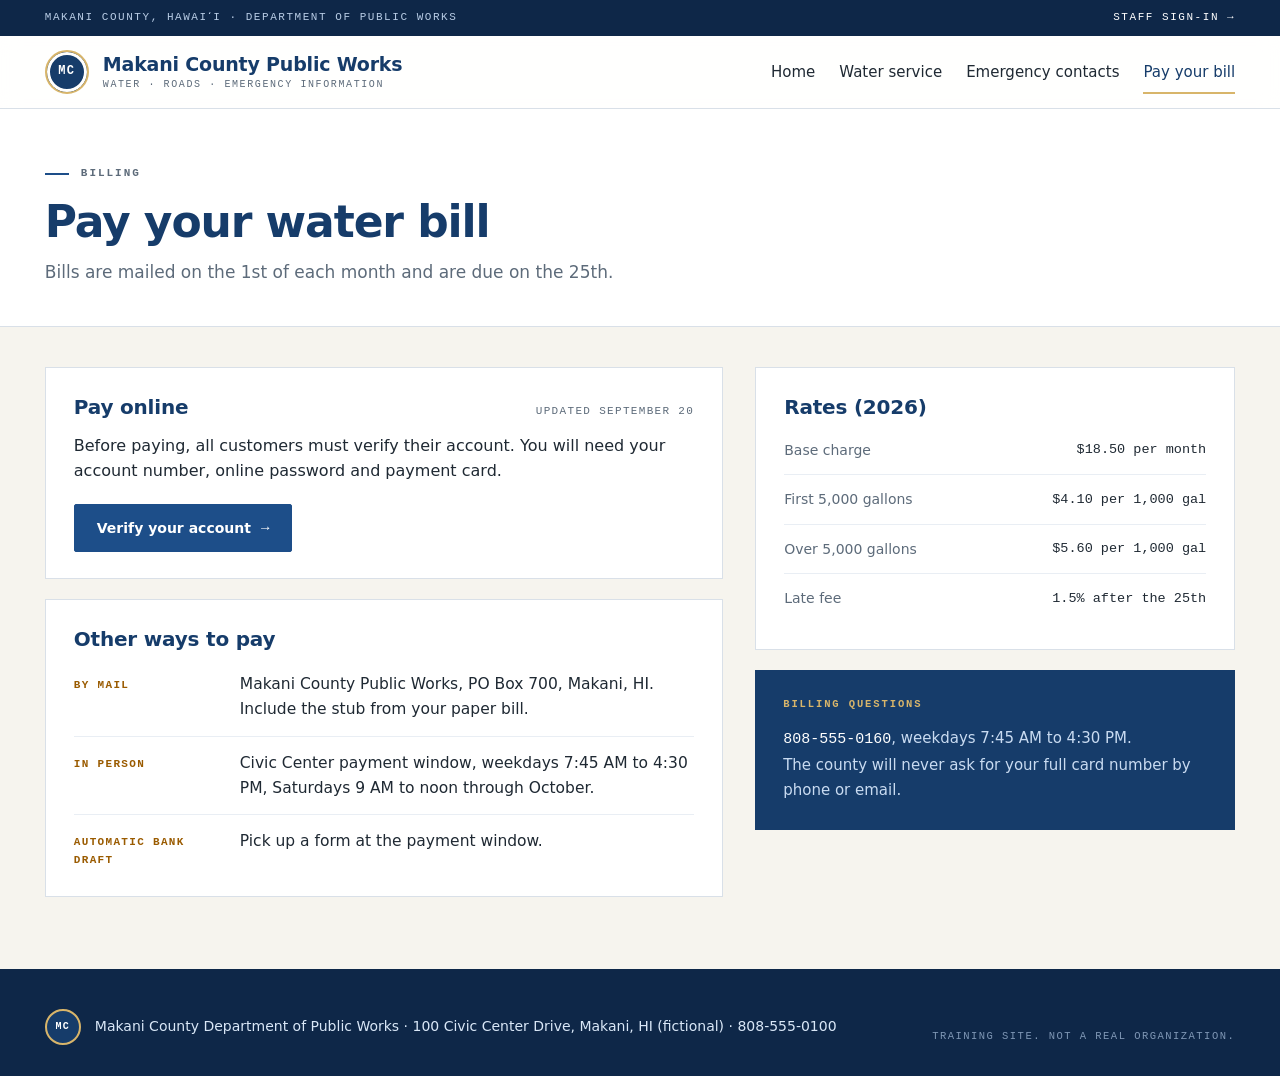
==== billing.html @ b8c8d97f "Initial implementation" ====
<!-- MOCK SITE FOR TRAINING. Not a real organization. -->
<!doctype html>
<html lang="en">
<head>
<meta charset="utf-8">
<meta name="viewport" content="width=device-width, initial-scale=1">
<title>Pay your bill · Makani County Public Works</title>
<link rel="stylesheet" href="assets/css/public.css">
</head>
<body>
<div class="utility"><div class="wrap"><span>Makani County, Hawaiʻi · Department of Public Works</span><a href="staff/login.html">Staff sign-in <span>&rarr;</span></a></div></div>

<header class="masthead">
  <div class="wrap">
    <a class="brand" href="index.html">
      <span class="seal">MC</span>
      <span class="brand__name"><strong>Makani County Public Works</strong><small>Water · Roads · Emergency information</small></span>
    </a>
    <nav class="pubnav">
      <a href="index.html">Home</a>
      <a href="water.html">Water service</a>
      <a href="emergency.html">Emergency contacts</a>
      <a href="billing.html" class="is-active">Pay your bill</a>
    </nav>
  </div>
</header>

<section class="pagehead">
  <div class="wrap">
    <div class="eyebrow eyebrow--dark"><span class="eyebrow__rule"></span>Billing</div>
    <h1>Pay your water bill</h1>
    <p class="lede">Bills are mailed on the 1st of each month and are due on the 25th.</p>
  </div>
</section>

<section class="body-section">
  <div class="wrap">
    <div class="col-main">
      <div class="panel panel--motion" style="--d:.1s">
        <div class="panel__head"><h2>Pay online</h2><span class="panel__meta">Updated September 20</span></div>
        <p style="margin-bottom:20px">Before paying, all customers must verify their account. You will need your account number, online password and payment card.</p>
        <a class="btn" href="verify.html">Verify your account <span class="arrow">&rarr;</span></a>
      </div>
      <div class="panel panel--motion" style="--d:.18s">
        <h2 style="margin-bottom:6px">Other ways to pay</h2>
        <ul class="ways">
          <li><strong>By mail</strong><span>Makani County Public Works, PO Box 700, Makani, HI. Include the stub from your paper bill.</span></li>
          <li><strong>In person</strong><span>Civic Center payment window, weekdays 7:45 AM to 4:30 PM, Saturdays 9 AM to noon through October.</span></li>
          <li><strong>Automatic bank draft</strong><span>Pick up a form at the payment window.</span></li>
        </ul>
      </div>
    </div>

    <div class="col-side">
      <div class="panel panel--motion" style="--d:.26s">
        <h2 style="margin-bottom:6px">Rates (2026)</h2>
        <table class="rates">
          <tbody>
            <tr><th>Base charge</th><td>$18.50 per month</td></tr>
            <tr><th>First 5,000 gallons</th><td>$4.10 per 1,000 gal</td></tr>
            <tr><th>Over 5,000 gallons</th><td>$5.60 per 1,000 gal</td></tr>
            <tr><th>Late fee</th><td>1.5% after the 25th</td></tr>
          </tbody>
        </table>
      </div>
      <div class="panel panel--navy panel--motion" style="--d:.34s">
        <div class="eyebrow-sm">Billing questions</div>
        <p><span class="num">808-555-0160</span>, weekdays 7:45 AM to 4:30 PM.<br>The county will never ask for your full card number by phone or email.</p>
      </div>
    </div>
  </div>
</section>

<footer class="footer">
  <div class="wrap">
    <div class="footer__brand"><span class="seal seal--sm">MC</span><div class="footer__line">Makani County Department of Public Works · 100 Civic Center Drive, Makani, HI (fictional) · 808-555-0100</div></div>
    <div class="footer__note">Training site. Not a real organization.</div>
  </div>
</footer>
</body>
</html>
---- assets/css/public.css ----
/* Makani County Department of Public Works - PUBLIC SITE (MOCK SITE FOR TRAINING)
   Implemented from the Claude Design handoff "Makani Public Site (redesign)".
   Fonts: the mock loads Public Sans + JetBrains Mono from Google Fonts; this site runs offline
   from file://, so those names come first in the stacks and system fonts stand in when absent.
   The staff console keeps its own stylesheet (style.css). */

:root {
  --navy-0: #0e2748;
  --navy: #163c6a;
  --blue: #1d4e89;
  --gold: #d8b56a;
  --sand: #f6f4ee;
  --line: #d9e0e8;
  --line-2: #e9eef4;
  --ink: #1f2933;
  --muted: #5d6b7a;
  --amber: #9a5b00;
  --red: #b3261e;
  --red-dk: #8f1e18;
  --green: #1e7b4f;
  --green-dk: #14512f;
  --green-bg: #e5f4ec;
  --green-line: #bfe0cc;
  --pale: #e9f0f8;
  --sky: #c9dbf1;
  --sky-2: #b9cde6;
  --sky-3: #d9e7f7;
  --sky-4: #7f97b5;
  --sans: "Public Sans", system-ui, -apple-system, "Segoe UI", sans-serif;
  --mono: "JetBrains Mono", ui-monospace, Menlo, Consolas, monospace;
  --gutter: clamp(20px, 3.5vw, 64px);
  --ease: cubic-bezier(.2, .6, .2, 1);
  --ease-out: cubic-bezier(.16, 1, .3, 1);
}

* { box-sizing: border-box; }
html, body { margin: 0; padding: 0; }
body {
  font-family: var(--sans);
  font-size: 16px;
  line-height: 1.6;
  color: var(--ink);
  background: var(--sand);
  min-height: 100vh;
  -webkit-font-smoothing: antialiased;
}
a { color: var(--blue); }
a:hover { color: var(--navy); }
::selection { background: var(--blue); color: #fff; }
h1, h2, h3 { margin: 0; }
p { margin: 0; }
ul { margin: 0; padding: 0; list-style: none; }
/* Full width: containers span the viewport with a fluid gutter; text blocks keep a reading measure. */
.wrap { max-width: none; margin: 0; padding: 0 var(--gutter); }
[hidden] { display: none !important; }

/* ---------- Motion ---------- */
@keyframes fadeup { from { opacity: 0; transform: translateY(24px); } to { opacity: 1; transform: none; } }
@keyframes wordin { from { opacity: 0; transform: translateY(110%); } to { opacity: 1; transform: none; } }
@keyframes railin { from { transform: scaleY(0); } to { transform: scaleY(1); } }
@keyframes rulein { from { transform: scaleX(0); } to { transform: scaleX(1); } }
@keyframes pulse { 0% { box-shadow: 0 0 0 0 rgba(30, 123, 79, .55); } 70% { box-shadow: 0 0 0 12px rgba(30, 123, 79, 0); } 100% { box-shadow: 0 0 0 0 rgba(30, 123, 79, 0); } }
@keyframes pulsered { 0% { box-shadow: 0 0 0 0 rgba(255, 255, 255, .6); } 70% { box-shadow: 0 0 0 9px rgba(255, 255, 255, 0); } 100% { box-shadow: 0 0 0 0 rgba(255, 255, 255, 0); } }
@keyframes drift { from { transform: translate(0, 0) scale(1); } to { transform: translate(-60px, 40px) scale(1.15); } }
@keyframes drift2 { from { transform: translate(0, 0) scale(1.1); } to { transform: translate(50px, -30px) scale(1); } }
@keyframes sweep { from { transform: translateX(-100%); } to { transform: translateX(100%); } }
@keyframes banner { from { opacity: 0; transform: translateY(-100%); } to { opacity: 1; transform: none; } }
.rise { animation: fadeup .8s var(--ease-out) var(--d, 0s) both; }
@media (prefers-reduced-motion: reduce) {
  * { animation-duration: .01ms !important; animation-iteration-count: 1 !important; transition-duration: .01ms !important; }
}

/* ---------- Utility bar ---------- */
.utility { background: var(--navy-0); color: var(--sky-2); }
.utility .wrap {
  display: flex; justify-content: space-between; align-items: center; min-height: 36px; gap: 16px; flex-wrap: wrap;
  font-family: var(--mono); font-size: 11px; letter-spacing: .14em; text-transform: uppercase;
}
.utility a { color: #fff; text-decoration: none; display: inline-flex; align-items: center; gap: 8px; transition: color .2s var(--ease); }
.utility a:hover { color: var(--gold); }
.utility a span { display: inline-block; transition: transform .35s var(--ease); }

/* ---------- Masthead ---------- */
.masthead {
  position: sticky; top: 0; z-index: 20;
  background: rgba(255, 255, 255, .92);
  backdrop-filter: blur(10px) saturate(140%);
  -webkit-backdrop-filter: blur(10px) saturate(140%);
  border-bottom: 1px solid var(--line);
}
.masthead .wrap { padding: 14px var(--gutter); display: flex; align-items: center; gap: 16px; flex-wrap: wrap; }
.brand { display: flex; align-items: center; gap: 14px; text-decoration: none; color: inherit; }
.seal {
  width: 44px; height: 44px; border-radius: 50%; flex: none;
  background: var(--navy); border: 2px solid var(--gold); box-shadow: inset 0 0 0 3px #fff;
  color: #fff; display: grid; place-items: center;
  font-family: var(--mono); font-size: 12px; font-weight: 600; letter-spacing: .12em;
}
.seal--grey { border-color: #888; }
.seal--sm { width: 36px; height: 36px; font-size: 10px; box-shadow: none; }
.brand__name { line-height: 1.15; }
.brand__name strong { display: block; font-size: 19px; font-weight: 700; letter-spacing: -.01em; color: var(--navy); }
.brand__name small { display: block; margin-top: 3px; font-family: var(--mono); font-size: 10px; letter-spacing: .16em; text-transform: uppercase; color: var(--muted); }

.pubnav { margin-left: auto; display: flex; gap: 24px; flex-wrap: wrap; }
.pubnav a {
  text-decoration: none; padding: 10px 0; font-weight: 500; font-size: 15px; color: var(--ink);
  background-image: linear-gradient(var(--gold), var(--gold)); background-repeat: no-repeat; background-position: 0 100%; background-size: 0% 2px;
  transition: background-size .35s var(--ease), color .2s;
}
.pubnav a:hover { background-size: 100% 2px; color: var(--blue); }
.pubnav a.is-active { background-size: 100% 2px; color: var(--navy); }

/* ---------- Alert banner ---------- */
.alertbar { position: relative; overflow: hidden; background: var(--red); color: #fff; animation: banner .6s var(--ease-out) both; }
.alertbar__sweep {
  position: absolute; inset: 0; pointer-events: none;
  background: linear-gradient(105deg, transparent 42%, rgba(255, 255, 255, .16) 50%, transparent 58%);
  animation: sweep 1.8s var(--ease) .7s both;
}
.alertbar .wrap { padding: 14px var(--gutter); display: flex; gap: 16px; align-items: flex-start; position: relative; }
.alertbar__tag {
  flex: none; display: inline-flex; align-items: center; gap: 8px; margin-top: 2px;
  border: 1px solid rgba(255, 255, 255, .7); border-radius: 2px; padding: 3px 9px;
  font-family: var(--mono); font-size: 10.5px; font-weight: 600; letter-spacing: .16em; text-transform: uppercase;
}
.alertbar__dot { width: 6px; height: 6px; border-radius: 50%; background: #fff; animation: pulsered 2s var(--ease) infinite; }
.alertbar__text { font-weight: 600; font-size: 15.5px; line-height: 1.5; }
/* Design variant (the mock's "advisory" alert level): amber, for a restored, non-urgent notice. */
.alertbar--advisory { background: #fff4dc; color: var(--amber); border-bottom: 1px solid #f1d9a0; }
.alertbar--advisory .alertbar__tag { border-color: var(--amber); }
.alertbar--advisory .alertbar__dot { background: var(--amber); animation: none; }
.alertbar--advisory .alertbar__sweep { display: none; }

/* ---------- Hero ---------- */
.hero { position: relative; overflow: hidden; color: #fff; padding: 80px 0 72px; background: linear-gradient(160deg, var(--navy-0) 0%, var(--navy) 55%, var(--blue) 100%); }
.hero__grid {
  position: absolute; inset: 0; pointer-events: none;
  background-image: linear-gradient(rgba(255, 255, 255, .045) 1px, transparent 1px), linear-gradient(90deg, rgba(255, 255, 255, .045) 1px, transparent 1px);
  background-size: 96px 96px;
}
.hero__orb { position: absolute; border-radius: 50%; pointer-events: none; }
.hero__orb--1 { top: -180px; right: -120px; width: 620px; height: 620px; background: radial-gradient(circle, rgba(58, 116, 184, .55) 0%, rgba(58, 116, 184, 0) 68%); animation: drift 22s var(--ease) infinite alternate; }
.hero__orb--2 { bottom: -260px; left: 20%; width: 560px; height: 560px; background: radial-gradient(circle, rgba(216, 181, 106, .22) 0%, rgba(216, 181, 106, 0) 70%); animation: drift2 26s var(--ease) infinite alternate; }
.hero__rail { position: absolute; left: 0; top: 0; bottom: 0; width: 4px; background: var(--gold); transform-origin: top; animation: railin 1.2s var(--ease-out) .2s both; }
.hero .wrap { position: relative; display: flex; flex-wrap: wrap; gap: 48px; align-items: flex-end; }
.hero__copy { flex: 1.4 1 420px; min-width: 0; }

.eyebrow {
  display: flex; align-items: center; gap: 12px;
  font-family: var(--mono); font-size: 11px; font-weight: 600; letter-spacing: .18em; text-transform: uppercase; color: var(--gold);
}
.eyebrow__rule { width: 24px; height: 2px; background: var(--gold); display: inline-block; transform-origin: left; animation: rulein .8s var(--ease-out) .1s both; }
.eyebrow--dark { color: var(--muted); }
.eyebrow--dark .eyebrow__rule { background: var(--blue); animation: none; }
.eyebrow--red .eyebrow__rule { background: var(--red); }
.hero .eyebrow { animation: fadeup .8s var(--ease-out) both; }

.hero h1 { margin: 22px 0 0; font-size: clamp(34px, 4.6vw, 56px); line-height: 1.04; font-weight: 700; letter-spacing: -.025em; color: #fff; max-width: 14ch; }
.w { display: inline-block; overflow: hidden; vertical-align: bottom; padding-bottom: .08em; margin-bottom: -.08em; }
.w > span { display: inline-block; animation: wordin .9s var(--ease-out) both; }
.w:nth-child(1) > span { animation-delay: .10s; }
.w:nth-child(2) > span { animation-delay: .16s; }
.w:nth-child(3) > span { animation-delay: .22s; }
.w:nth-child(4) > span { animation-delay: .28s; }
.w:nth-child(5) > span { animation-delay: .34s; }
.w:nth-child(6) > span { animation-delay: .40s; }
.w:nth-child(7) > span { animation-delay: .46s; }
.w:nth-child(8) > span { animation-delay: .52s; }
.w--gold > span { color: var(--gold); font-variant-numeric: tabular-nums; }
.hero__lede { margin: 26px 0 0; font-size: 19px; line-height: 1.55; color: var(--sky); max-width: 560px; font-weight: 300; animation: fadeup .8s var(--ease-out) .5s both; }

.hero__aside { flex: 1 1 300px; min-width: 0; max-width: 420px; animation: fadeup .9s var(--ease-out) .6s both; }
.glass { background: rgba(255, 255, 255, .06); border: 1px solid rgba(255, 255, 255, .18); backdrop-filter: blur(6px); -webkit-backdrop-filter: blur(6px); padding: 24px 26px; }
.glass__head {
  display: flex; align-items: center; justify-content: space-between; gap: 12px;
  font-family: var(--mono); font-size: 10.5px; font-weight: 600; letter-spacing: .18em; text-transform: uppercase; color: var(--sky-2);
}
.live { display: inline-flex; align-items: center; gap: 8px; color: #8fdcb1; }
.live__dot { width: 8px; height: 8px; border-radius: 50%; background: #4fbf7a; animation: pulse 2.2s var(--ease) infinite; }
.glass__title { margin-top: 14px; font-size: 19px; font-weight: 600; line-height: 1.35; letter-spacing: -.01em; }
.glass__foot { margin-top: 14px; padding-top: 14px; border-top: 1px solid rgba(255, 255, 255, .14); display: flex; justify-content: space-between; gap: 12px; align-items: baseline; flex-wrap: wrap; }
.glass__foot small { font-size: 13px; color: var(--sky-2); line-height: 1.5; }
.glass__next { font-family: var(--mono); font-size: 12px; color: var(--gold); white-space: nowrap; font-variant-numeric: tabular-nums; }

/* ---------- Tiles ---------- */
.tiles-section { padding: 56px 0 0; }
.tiles { display: grid; grid-template-columns: repeat(auto-fit, minmax(min(100%, 240px), 1fr)); border-top: 1px solid var(--line); border-left: 1px solid var(--line); }
.tile {
  background: #fff; border-right: 1px solid var(--line); border-bottom: 1px solid var(--line);
  padding: 28px 28px 24px; text-decoration: none; color: var(--ink);
  display: flex; flex-direction: column; gap: 10px; min-height: 190px;
  transition: background .35s var(--ease);
  animation: fadeup .8s var(--ease-out) var(--d, .15s) both;
}
.tile:hover { background: var(--pale); color: var(--ink); }
.tile__num { font-family: var(--mono); font-size: 11px; letter-spacing: .16em; color: var(--amber); }
.tile h3 { margin: 8px 0 0; font-size: 20px; font-weight: 600; letter-spacing: -.01em; color: var(--navy); line-height: 1.25; }
.tile p { color: var(--muted); font-size: 15px; line-height: 1.55; flex: 1; }
.tile__arrow { align-self: flex-end; font-family: var(--mono); font-size: 16px; color: var(--blue); transition: transform .35s var(--ease); }

/* ---------- News + office hours ---------- */
.news-section { padding: 64px 0 72px; }
.news-section .wrap { display: flex; flex-wrap: wrap; gap: 40px; align-items: flex-start; }
.news__main { flex: 1.4 1 420px; min-width: 0; animation: fadeup .8s var(--ease-out) .35s both; }
.news__main h2 { margin: 14px 0 8px; font-size: 30px; font-weight: 700; letter-spacing: -.02em; line-height: 1.15; color: var(--navy); }
.newslist { border-top: 1px solid var(--line); }
.newslist li { display: grid; grid-template-columns: 132px minmax(0, 1fr); gap: 20px; padding: 20px 0; border-bottom: 1px solid var(--line); }
.newslist time { font-family: var(--mono); font-size: 12px; letter-spacing: .08em; text-transform: uppercase; color: var(--amber); padding-top: 4px; }
.newslist span { font-size: 16px; line-height: 1.6; max-width: 80ch; }
.news__side { flex: 1 1 300px; min-width: 0; max-width: 480px; animation: fadeup .8s var(--ease-out) .45s both; }

.panel { background: #fff; border: 1px solid var(--line); padding: 26px 28px; }
.panel--motion { animation: fadeup .8s var(--ease-out) var(--d, 0s) both; }
.panel h2 { font-size: 20px; font-weight: 600; letter-spacing: -.01em; color: var(--navy); line-height: 1.3; }
.panel__head { display: flex; align-items: baseline; justify-content: space-between; gap: 16px; flex-wrap: wrap; }
.panel__meta { font-family: var(--mono); font-size: 11px; letter-spacing: .12em; text-transform: uppercase; color: var(--muted); }
.panel > p { margin: 12px 0 0; font-size: 16px; line-height: 1.6; max-width: 80ch; }
.hours p { font-size: 15px; line-height: 1.6; color: var(--muted); margin: 4px 0 0; }
.hours p.lead { margin: 16px 0 0; font-size: 17px; font-weight: 500; color: var(--ink); }
.hours p + p.addr { margin-top: 12px; }
.num { font-family: var(--mono); font-size: 14px; color: var(--navy); font-weight: 500; }

.panel--navy { background: var(--navy); color: #fff; border: 0; }
.panel--navy .eyebrow-sm { font-family: var(--mono); font-size: 10.5px; font-weight: 600; letter-spacing: .18em; text-transform: uppercase; color: var(--gold); }
.panel--navy p { margin: 14px 0 0; font-size: 15px; line-height: 1.7; color: var(--sky); }
.panel--navy .num { font-family: var(--mono); font-size: inherit; color: #fff; font-weight: 400; }

/* ---------- Sub-page header + body ---------- */
.pagehead { background: #fff; border-bottom: 1px solid var(--line); padding: 56px 0 40px; animation: fadeup .6s var(--ease-out) both; }
.pagehead h1 { margin: 16px 0 0; font-size: clamp(30px, 4vw, 44px); font-weight: 700; letter-spacing: -.025em; line-height: 1.05; color: var(--navy); }
.pagehead .meta { margin: 14px 0 0; font-family: var(--mono); font-size: 12px; letter-spacing: .06em; color: var(--muted); }
.pagehead .lede { margin: 14px 0 0; font-size: 17px; line-height: 1.6; color: var(--muted); max-width: 640px; }
.pagehead .lede strong { color: var(--red); }
.pagehead .eyebrow__rule { animation: rulein .8s var(--ease-out) both; }

.body-section { padding: 40px 0 72px; }
.body-section .wrap { display: flex; flex-wrap: wrap; gap: 32px; align-items: flex-start; }
.col-main { flex: 1.4 1 420px; min-width: 0; display: flex; flex-direction: column; gap: 20px; }
.col-side { flex: 1 1 300px; min-width: 0; max-width: 480px; display: flex; flex-direction: column; gap: 20px; }

.status-ok { background: var(--green-bg); border: 1px solid var(--green-line); padding: 22px 26px; display: flex; gap: 16px; align-items: flex-start; animation: fadeup .8s var(--ease-out) .1s both; }
.status-ok__dot { width: 12px; height: 12px; border-radius: 50%; background: var(--green); flex: none; margin-top: 7px; animation: pulse 2.2s var(--ease) infinite; }
.status-ok__label { font-family: var(--mono); font-size: 10.5px; font-weight: 600; letter-spacing: .18em; text-transform: uppercase; color: var(--green); }
.status-ok__text { margin-top: 6px; font-size: 18px; font-weight: 600; line-height: 1.4; color: var(--green-dk); }

/* ---------- Tables ---------- */
.table-wrap { overflow-x: auto; margin-top: 16px; }
table.data { width: 100%; border-collapse: collapse; }
table.data th {
  text-align: left; padding: 10px 12px; border-bottom: 1px solid var(--line); white-space: nowrap;
  font-family: var(--mono); font-size: 10.5px; font-weight: 600; letter-spacing: .12em; text-transform: uppercase; color: var(--muted);
}
table.data th:first-child, table.data td:first-child { padding-left: 0; }
table.data th:last-child, table.data td:last-child { padding-right: 0; }
table.data td { padding: 13px 12px; border-bottom: 1px solid var(--line-2); font-family: var(--mono); font-size: 13px; }
table.data td:first-child { font-family: var(--sans); font-size: 15px; font-weight: 500; }
table.data td.muted { color: var(--muted); }
table.data tr:last-child td { border-bottom: 0; }
table.data tbody tr { transition: background .2s; }
table.data tbody tr:hover { background: var(--sand); }
.tag-ok { display: inline-block; padding: 3px 8px; border-radius: 2px; font-family: var(--mono); font-size: 10.5px; font-weight: 600; letter-spacing: .1em; text-transform: uppercase; background: var(--green-bg); color: var(--green); }

table.rates { width: 100%; border-collapse: collapse; }
table.rates th { text-align: left; padding: 13px 12px 13px 0; border-bottom: 1px solid var(--line-2); font-size: 14px; font-weight: 500; color: var(--muted); }
table.rates td { text-align: right; padding: 13px 0; border-bottom: 1px solid var(--line-2); font-family: var(--mono); font-size: 13.5px; white-space: nowrap; }
table.rates tr:last-child th, table.rates tr:last-child td { border-bottom: 0; }

/* ---------- Timeline ---------- */
.timeline { padding: 0 0 0 22px; border-left: 2px solid var(--line); display: flex; flex-direction: column; gap: 22px; margin-top: 20px; }
.timeline li { position: relative; }
.timeline__dot { position: absolute; left: -28px; top: 6px; width: 10px; height: 10px; border-radius: 50%; background: var(--green); box-shadow: 0 0 0 3px #fff; }
.timeline__dot--bad { background: var(--red); }
.timeline time { display: block; font-family: var(--mono); font-size: 11.5px; letter-spacing: .1em; text-transform: uppercase; color: var(--amber); }
.timeline span.txt { display: block; margin-top: 4px; font-size: 15px; line-height: 1.55; }

/* ---------- Contact lists ---------- */
.contact-list { margin: 14px 0 0; }
.contact-list li { display: flex; justify-content: space-between; align-items: baseline; gap: 16px; padding: 14px 0; border-bottom: 1px solid var(--line-2); flex-wrap: wrap; }
.contact-list li:last-child { border-bottom: 0; padding-bottom: 0; }
.contact-list li span { font-size: 16px; }
.contact-list li strong { font-family: var(--mono); font-size: 18px; font-weight: 600; color: var(--navy); font-variant-numeric: tabular-nums; white-space: nowrap; }

/* ---------- Ways to pay ---------- */
.ways li { display: grid; grid-template-columns: 150px minmax(0, 1fr); gap: 16px; padding: 14px 0; border-bottom: 1px solid var(--line-2); }
.ways li:last-child { border-bottom: 0; padding-bottom: 0; }
.ways strong { font-family: var(--mono); font-size: 11px; font-weight: 600; letter-spacing: .12em; text-transform: uppercase; color: var(--amber); padding-top: 5px; }
.ways span { font-size: 15.5px; line-height: 1.6; }

/* ---------- Forms + buttons ---------- */
.form { display: flex; flex-direction: column; gap: 16px; }
label { display: block; font-weight: 600; font-size: 13px; margin-bottom: 6px; }
input[type="text"], input[type="password"], select, textarea {
  width: 100%; font: inherit; font-size: 15px; padding: 11px 12px;
  border: 1px solid #c3ccd6; border-radius: 2px; background: #fff; color: var(--ink); outline: none;
  transition: border-color .2s, box-shadow .2s;
}
textarea { resize: vertical; }
input:focus, select:focus, textarea:focus { border-color: var(--blue); box-shadow: 0 0 0 3px rgba(29, 78, 137, .18); }

.btn {
  display: inline-flex; align-items: center; gap: 10px; font: inherit; font-weight: 600; font-size: 14px;
  padding: 12px 22px; border-radius: 2px; border: 1px solid var(--blue); background: var(--blue); color: #fff;
  cursor: pointer; text-decoration: none; align-self: flex-start;
  transition: background .2s var(--ease), border-color .2s var(--ease), transform .2s var(--ease);
}
.btn:hover { background: var(--navy); border-color: var(--navy); color: #fff; transform: translateY(-1px); }
.btn .arrow { font-family: var(--mono); }
.btn--danger { background: var(--red); border-color: var(--red); }
.btn--danger:hover { background: var(--red-dk); border-color: var(--red-dk); transform: none; }
.btn--block { display: flex; width: 100%; justify-content: center; padding: 13px 22px; }

.notice { padding: 12px 14px; margin-bottom: 16px; font-size: 14.5px; line-height: 1.5; border: 1px solid transparent; animation: fadeup .5s var(--ease-out) both; }
.notice--ok { border-color: var(--green-line); background: var(--green-bg); color: var(--green); }
.notice--bad { border-color: #f0c4c0; background: #fbeae8; color: var(--red); }
.notice--warn { border-color: #f1d9a0; background: #fff4dc; color: var(--amber); }
.notice--lead { font-weight: 500; }

/* ---------- Report a problem panel ---------- */
.report { flex: 1 1 320px; min-width: 0; max-width: 520px; }
.report h2 { margin: 12px 0 18px; font-size: 22px; }

/* ---------- Verify page (planted) ---------- */
.verify-head { background: #fff; border-bottom: 1px solid var(--line); }
.verify-head .wrap { padding: 14px var(--gutter); display: flex; align-items: center; gap: 14px; flex-wrap: wrap; }
.verify-section { padding: 48px 0 72px; }
.verify-wrap { max-width: 560px; margin: 0 auto; padding: 0 32px; animation: fadeup .6s var(--ease-out) both; }
.card-plain { background: #fff; border: 1px solid var(--line); padding: 28px 30px; }
.card-plain h1 { font-size: 26px; font-weight: 700; letter-spacing: -.02em; line-height: 1.15; color: var(--navy); }
.card-plain > p { margin: 10px 0 20px; font-size: 15px; line-height: 1.6; color: var(--muted); }
.card-plain .fine { margin: 18px 0 0; font-size: 13px; color: var(--muted); }

/* ---------- Footer ---------- */
.footer { background: var(--navy-0); color: var(--sky-2); padding: 40px 0 32px; }
.footer .wrap { display: flex; justify-content: space-between; gap: 24px; flex-wrap: wrap; align-items: flex-end; }
.footer__brand { display: flex; align-items: center; gap: 14px; }
.footer__line { font-size: 14px; line-height: 1.6; color: var(--sky-3); }
.footer__note { font-family: var(--mono); font-size: 10.5px; letter-spacing: .14em; text-transform: uppercase; color: var(--sky-4); }

/* ---------- Responsive ---------- */
@media (max-width: 860px) {
  .col-side, .news__side, .report { max-width: none; }
}
@media (max-width: 700px) {
  .wrap, .masthead .wrap, .alertbar .wrap, .verify-head .wrap, .verify-wrap { padding-left: 20px; padding-right: 20px; }
  .hero { padding: 56px 0 48px; }
  .hero .wrap { gap: 32px; }
  .hero__aside { max-width: none; }
  .tiles-section { padding-top: 40px; }
  .news-section { padding: 48px 0 56px; }
  .newslist li { grid-template-columns: 1fr; gap: 6px; }
  .ways li { grid-template-columns: 1fr; gap: 4px; }
  .panel, .card-plain { padding: 22px 20px; }
  .pagehead { padding: 40px 0 28px; }
  .pubnav { gap: 16px; }
}
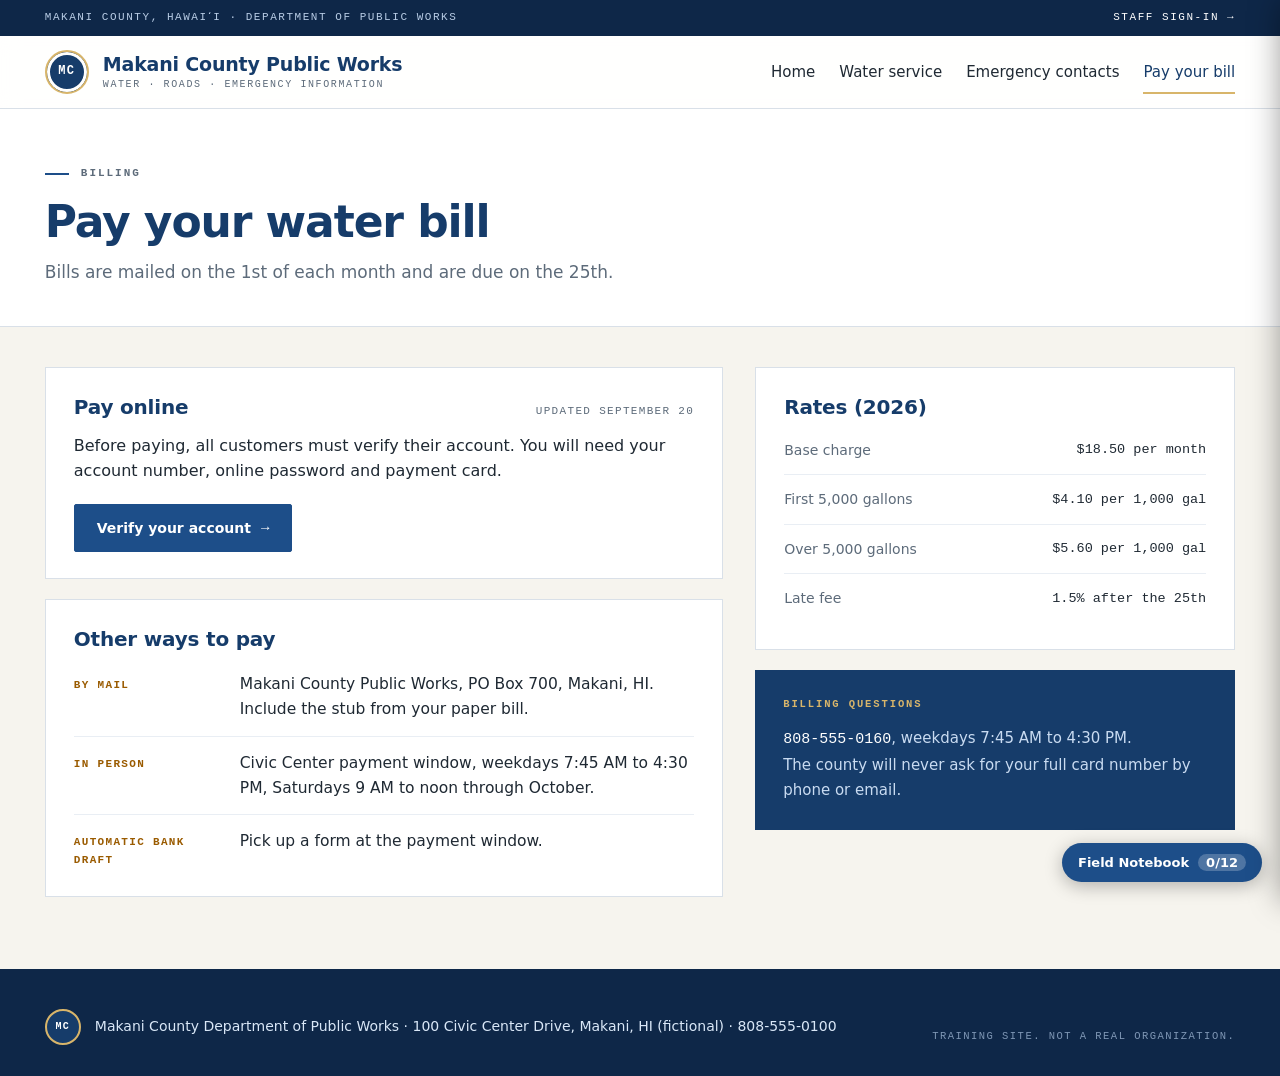
==== commit 5e80400b: "10/3/26" ====
--- a/billing.html
+++ b/billing.html
@@ -77,5 +77,7 @@
     <div class="footer__note">Training site. Not a real organization.</div>
   </div>
 </footer>
+<script src="assets/js/kapu-challenges.js"></script>
+<script src="assets/js/kapu-notebook.js"></script>
 </body>
 </html>
